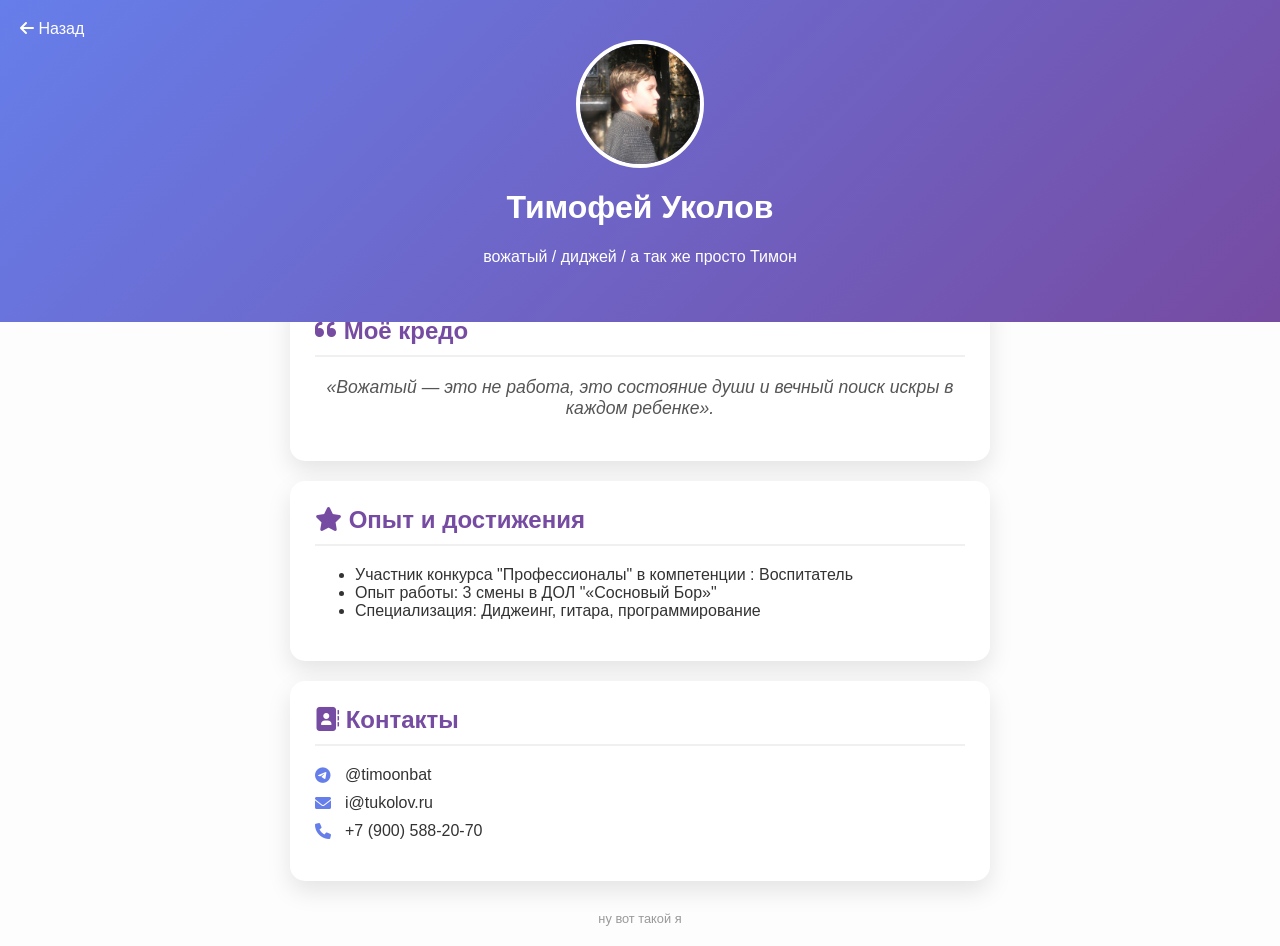
==== about.html @ ed02e26b "Add files via upload" ====
<!DOCTYPE html>
<html lang="ru">
<head>
    <meta charset="UTF-8">
    <meta name="viewport" content="width=device-width, initial-scale=1.0">
    <title>Обо мне - Вожатский чемоданчик</title>
    <link rel="stylesheet" href="https://cdnjs.cloudflare.com/ajax/libs/font-awesome/6.0.0/css/all.min.css">
    <style>
        body { font-family: 'Segoe UI', sans-serif; margin: 0; background: #fdfdfd; color: #333; }
        header { 
            background: linear-gradient(135deg, #667eea 0%, #764ba2 100%); 
            color: white; padding: 40px 20px; text-align: center; position: relative; 
        }
        .back-btn { position: absolute; left: 20px; top: 20px; color: white; text-decoration: none; }
        
      
.profile-img {
    width: 120px; height: 120px;
    border-radius: 50%; border: 4px solid white;
    background: #eee; margin: 0 auto 15px;
    display: flex; align-items: center; justify-content: center;
    font-size: 3rem; color: #764ba2;
    overflow: hidden; 
}


.profile-img img {
    width: 100%;       /* Фото займет всю ширину круга */
    height: 100%;      /* Фото займет всю высоту круга */
    object-fit: cover; /* Свойство, чтобы фото не сплющилось, а красиво обрезалось по центру */
}

        .container { max-width: 700px; margin: -30px auto 30px; padding: 0 15px; }
        .info-card { 
            background: white; padding: 25px; border-radius: 15px; 
            box-shadow: 0 10px 25px rgba(0,0,0,0.1); margin-bottom: 20px; 
        }
        
        h2 { color: #764ba2; border-bottom: 2px solid #f0f0f0; padding-bottom: 10px; margin-top: 0; }
        .credo { font-style: italic; font-size: 1.1rem; text-align: center; color: #555; }
        
        .contact-list { list-style: none; padding: 0; }
        .contact-list li { margin: 10px 0; display: flex; align-items: center; gap: 10px; }
        .contact-list i { color: #667eea; width: 20px; }
    </style>
</head>
<body>

    <header>
        <a href="index.html" class="back-btn"><i class="fas fa-arrow-left"></i> Назад</a>
        <div class="profile-img">
    <img src="my_photo.jpg" alt="Уколов Тимофей"> 
</div>
<h1>Тимофей Уколов</h1>
        <p>вожатый / диджей / а так же просто Тимон</p>
    </header>

    <main class="container">
        
        <div class="info-card">
            <h2><i class="fas fa-quote-left"></i> Моё кредо</h2>
            <p class="credo">«Вожатый — это не работа, это состояние души и вечный поиск искры в каждом ребенке».</p>
        </div>

        <div class="info-card">
            <h2><i class="fas fa-star"></i> Опыт и достижения</h2>
            <ul>
                <li>Участник конкурса "Профессионалы" в компетенции : Воспитатель</li>
                <li>Опыт работы:  3 смены в ДОЛ "«Сосновый Бор»"</li>
                <li>Специализация: Диджеинг, гитара, программирование</li>
            </ul>
        </div>

        <div class="info-card">
            <h2><i class="fas fa-address-book"></i> Контакты</h2>
            <ul class="contact-list">
                <li><i class="fab fa-telegram"></i> @timoonbat</li>
                <li><i class="fas fa-envelope"></i> i@tukolov.ru</li>
                <li><i class="fas fa-phone"></i> +7 (900) 588-20-70</li>
            </ul>
        </div>

    </main>

    <footer style="text-align: center; color: #999; font-size: 0.8rem; padding-bottom: 20px;">
        ну вот такой я 
    </footer>

</body>
</html>
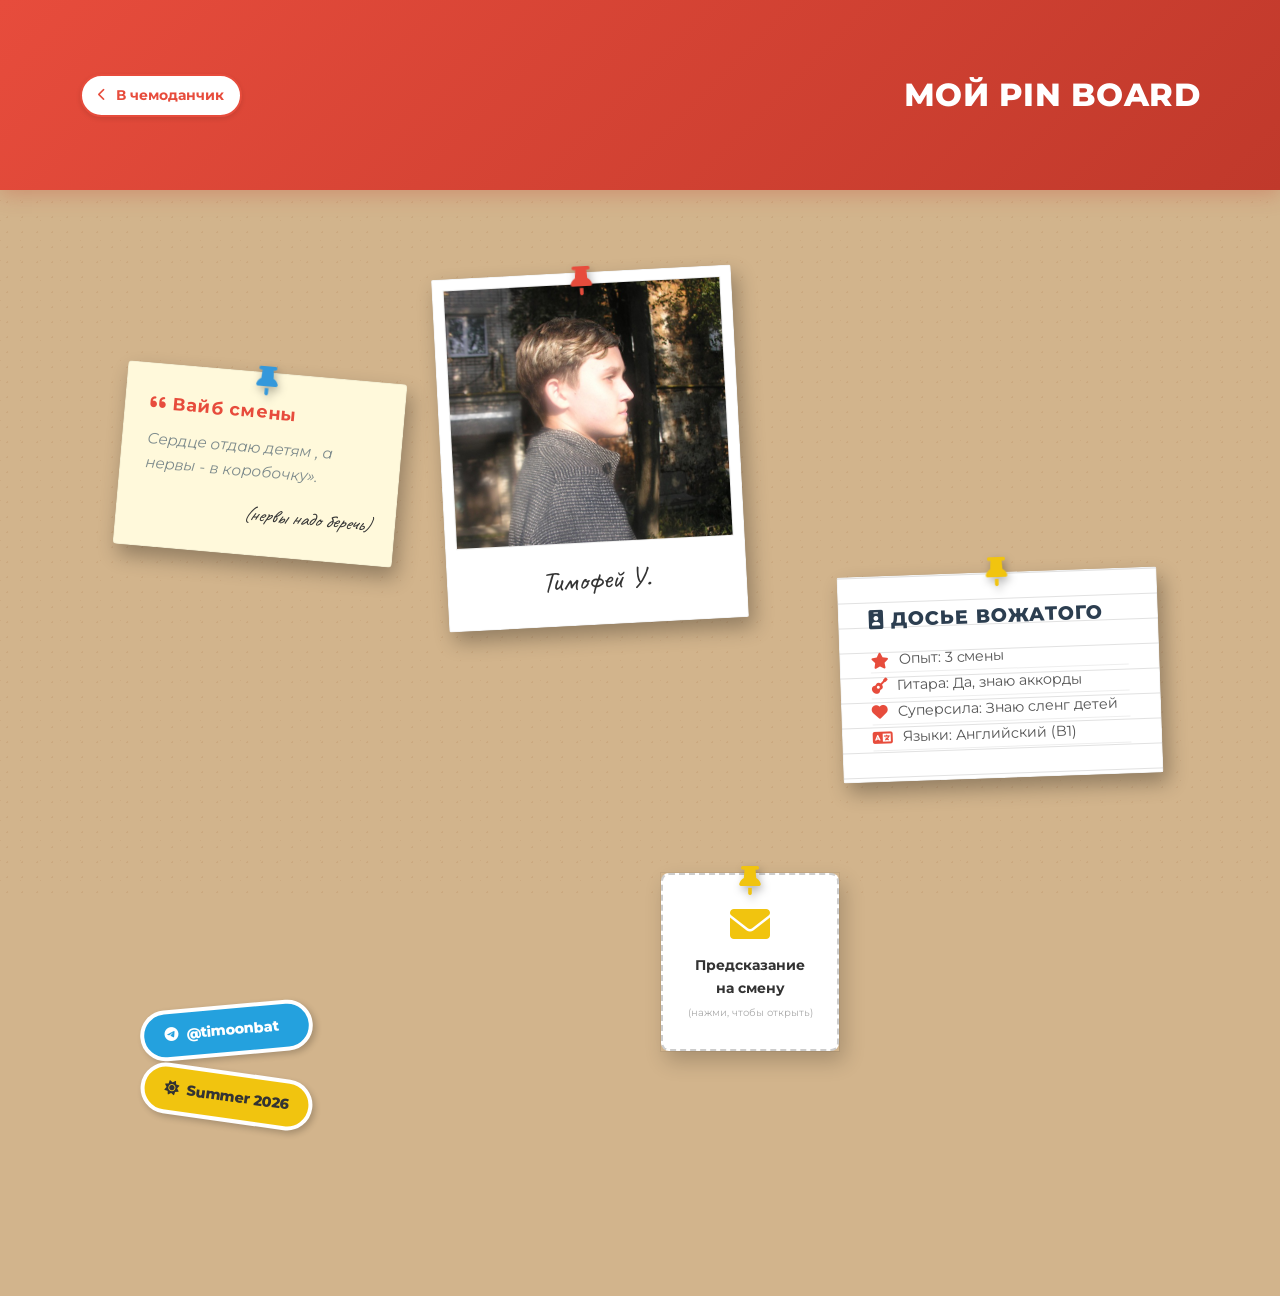
==== commit 0ba8357f: "Update about.html" ====
--- a/about.html
+++ b/about.html
@@ -3,88 +3,483 @@
 <head>
     <meta charset="UTF-8">
     <meta name="viewport" content="width=device-width, initial-scale=1.0">
-    <title>Обо мне - Вожатский чемоданчик</title>
+    <title>Тимофей У. | Pin Board</title>
+    <link href="https://fonts.googleapis.com/css2?family=Montserrat:wght@400;700;800&family=Caveat:wght@600&display=swap" rel="stylesheet">
     <link rel="stylesheet" href="https://cdnjs.cloudflare.com/ajax/libs/font-awesome/6.0.0/css/all.min.css">
+    <link rel="stylesheet" href="style.css">
     <style>
-        body { font-family: 'Segoe UI', sans-serif; margin: 0; background: #fdfdfd; color: #333; }
-        header { 
-            background: linear-gradient(135deg, #667eea 0%, #764ba2 100%); 
-            color: white; padding: 40px 20px; text-align: center; position: relative; 
-        }
-        .back-btn { position: absolute; left: 20px; top: 20px; color: white; text-decoration: none; }
-        
-      
-.profile-img {
-    width: 120px; height: 120px;
-    border-radius: 50%; border: 4px solid white;
-    background: #eee; margin: 0 auto 15px;
-    display: flex; align-items: center; justify-content: center;
-    font-size: 3rem; color: #764ba2;
-    overflow: hidden; 
-}
-
-
-.profile-img img {
-    width: 100%;       /* Фото займет всю ширину круга */
-    height: 100%;      /* Фото займет всю высоту круга */
-    object-fit: cover; /* Свойство, чтобы фото не сплющилось, а красиво обрезалось по центру */
-}
-
-        .container { max-width: 700px; margin: -30px auto 30px; padding: 0 15px; }
-        .info-card { 
-            background: white; padding: 25px; border-radius: 15px; 
-            box-shadow: 0 10px 25px rgba(0,0,0,0.1); margin-bottom: 20px; 
-        }
-        
-        h2 { color: #764ba2; border-bottom: 2px solid #f0f0f0; padding-bottom: 10px; margin-top: 0; }
-        .credo { font-style: italic; font-size: 1.1rem; text-align: center; color: #555; }
-        
-        .contact-list { list-style: none; padding: 0; }
-        .contact-list li { margin: 10px 0; display: flex; align-items: center; gap: 10px; }
-        .contact-list i { color: #667eea; width: 20px; }
+        /* --- ГЛОБАЛЬНЫЕ НАСТРОЙКИ PIN BOARD --- */
+
+/* Фон - Пробковая доска */
+.pin-board-body {
+    background-color: #d2b48c; /* Цвет пробки по умолчанию */
+    /* ЗАМЕНИ НА СВОЮ КАРТИНКУ: */
+    /* background-image: url('img/cork-bg.jpg'); */
+    
+    /* CSS-генератор текстуры пробки (если нет картинки) */
+    background-image: 
+        radial-gradient(circle at 50% 50%, rgba(139, 69, 19, 0.1) 1px, transparent 1px),
+        radial-gradient(circle at 0% 0%, rgba(160, 82, 45, 0.1) 1px, transparent 1px);
+    background-size: 15px 15px, 20px 20px;
+    
+    margin: 0;
+    min-height: 100vh;
+    font-family: 'Montserrat', sans-serif;
+    overflow-x: hidden;
+    color: #333;
+}
+
+/* Обертка для карточек */
+.pin-board-container {
+    position: relative;
+    width: 100%;
+    max-width: 1200px;
+    margin: 0 auto;
+    height: 1000px; /* Фиксированная высота для раскидывания */
+    padding: 20px;
+    box-sizing: border-box;
+}
+
+/* --- ОБЩИЕ СТИЛИ ЭЛЕМЕНТОВ НА ДОСКЕ --- */
+
+/* Базовый класс для всего, что приколото */
+.pin-item {
+    position: absolute;
+    box-shadow: 5px 10px 20px rgba(0,0,0,0.3); /* Глубокая тень для 3D */
+    transition: transform 0.3s ease, box-shadow 0.3s ease;
+    border: 1px solid rgba(0,0,0,0.05);
+}
+
+/* Эффект при наведении - карточка "всплывает" */
+.pin-item:hover {
+    transform: scale(1.05) rotate(0deg) !important;
+    box-shadow: 10px 20px 40px rgba(0,0,0,0.4);
+    z-index: 200 !important; /* Всегда сверху при наведении */
+}
+
+/* Канцелярская кнопка */
+.thumbtack {
+    position: absolute;
+    top: -15px;
+    left: 50%;
+    transform: translateX(-50%);
+    font-size: 1.8rem;
+    filter: drop-shadow(2px 4px 4px rgba(0,0,0,0.3));
+    z-index: 10;
+    cursor: pointer;
+}
+
+/* Цвета кнопок */
+.red-pin i { color: #e74c3c; }
+.blue-pin i { color: #3498db; }
+.yellow-pin i { color: #f1c40f; }
+.green-pin i { color: #2ecc71; }
+
+/* --- ТИПЫ КАРТОЧЕК --- */
+
+/* 1. Polaroid */
+.polaroid {
+    background: #ffffff;
+    padding: 10px 10px 30px 10px;
+    border-radius: 2px;
+    width: 250px;
+}
+
+.polaroid img {
+    width: 100%;
+    height: 180px;
+    object-fit: cover;
+    border: 1px solid #eee;
+}
+
+.polaroid .caption {
+    font-family: 'Caveat', cursive;
+    font-size: 1.8rem;
+    color: #333;
+    text-align: center;
+    margin: 15px 0 0 0;
+    line-height: 1;
+}
+
+/* 2. Клочок бумаги (Статус) */
+.paper-note {
+    background: #fff9db; /* Желтая бумага */
+    padding: 25px;
+    border-radius: 4px;
+    width: 280px;
+    font-family: 'Montserrat', sans-serif;
+}
+
+.paper-note h3 {
+    font-size: 1.1rem;
+    color: #e74c3c;
+    margin: 0 0 10px 0;
+}
+
+.paper-note p {
+    font-style: italic;
+    color: #7f8c8d;
+    font-size: 0.95rem;
+    margin: 0;
+}
+
+.paper-note .date {
+    font-family: 'Caveat', cursive;
+    text-align: right;
+    color: #333;
+    margin-top: 15px;
+    font-size: 1.2rem;
+}
+
+/* 3. Лист из блокнота (Досье) */
+.notebook-page {
+    background: #ffffff;
+    background-image: linear-gradient(#e1e1e1 1px, transparent 1px);
+    background-size: 100% 25px; /* Полоски */
+    padding: 30px;
+    border-radius: 2px;
+    width: 320px;
+    line-height: 25px; /* Совпадает с полосками */
+}
+
+.notebook-page h3 {
+    font-size: 1.2rem;
+    font-weight: 800;
+    margin: 0 0 15px 0;
+    color: #2c3e50;
+    text-transform: uppercase;
+    letter-spacing: 1px;
+}
+
+.notebook-page ul {
+    list-style: none;
+    padding: 0;
+    margin: 0;
+}
+
+.notebook-page li {
+    display: flex;
+    align-items: center;
+    gap: 10px;
+    font-size: 0.9rem;
+    color: #555;
+    border-bottom: 1px solid #eee; /* Линия подчеркивания */
+}
+
+.notebook-page li i {
+    color: #e74c3c;
+    font-size: 1rem;
+}
+
+/* --- ПОЗИЦИОНИРОВАНИЕ (Магия раскидывания) --- */
+
+.main-photo {
+    top: 50px;
+    left: 400px;
+    transform: rotate(-3deg);
+    width: 300px;
+    z-index: 10;
+}
+.main-photo img { height: 260px; }
+
+.status-note {
+    top: 150px;
+    left: 80px;
+    transform: rotate(5deg);
+    z-index: 20;
+}
+
+.dossier-note {
+    top: 350px;
+    right: 80px;
+    transform: rotate(-2deg);
+    z-index: 100; /* Досье всегда сверху */
+}
+
+.detail-photo {
+    top: 550px;
+    left: 250px;
+    transform: rotate(4deg);
+    width: 200px;
+    z-index: 5;
+}
+
+/* --- СТИКЕРЫ (Без кнопок) --- */
+
+.stickers-group {
+    position: absolute;
+    bottom: 100px;
+    left: 100px;
+    display: flex;
+    flex-direction: column;
+    gap: 15px;
+    z-index: 50;
+}
+
+.sticker {
+    background: #fff;
+    padding: 10px 20px;
+    border-radius: 50px;
+    border: 4px solid #fff; /* Белый контур */
+    box-shadow: 3px 3px 6px rgba(0,0,0,0.2);
+    font-family: 'Montserrat', sans-serif;
+    font-weight: 800;
+    font-size: 0.9rem;
+    color: #fff;
+    text-decoration: none;
+    display: flex;
+    align-items: center;
+    gap: 8px;
+    transition: 0.3s;
+}
+
+.tg-sticker { background: #24A1DE; transform: rotate(-5deg); }
+.sun-vibe-sticker { background: #f1c40f; color: #333; transform: rotate(8deg); }
+
+.sticker:hover { transform: scale(1.1) rotate(0deg); }
+
+/* --- АДАПТИВНОСТЬ (Для мобилок) --- */
+
+@media (max-width: 900px) {
+    .pin-board-container {
+        display: flex;
+        flex-direction: column;
+        align-items: center;
+        gap: 30px;
+        height: auto; /* Отменяем фиксированную высоту */
+        padding: 20px;
+    }
+    
+    .pin-item, .stickers-group {
+        position: relative; /* Отменяем абсолют */
+        top: 0 !important; left: 0 !important; right: 0 !important;
+        transform: rotate(0deg) !important;
+        width: 100%;
+        max-width: 350px;
+    }
+    
+    .main-photo { width: 100%; }
+    .thumbtack { font-size: 1.5rem; top: -10px; }
+}
+/* --- СТИЛИЗАЦИЯ КНОПКИ НАЗАД --- */
+
+.header-content {
+    display: flex;
+    align-items: center;
+    justify-content: space-between;
+    padding: 0 40px; /* Отступы от краев шапки */
+    max-width: 1200px;
+    margin: 0 auto;
+}
+
+.back-link {
+    text-decoration: none;
+    display: flex;
+    align-items: center;
+    gap: 10px;
+    padding: 8px 16px;
+    background: #ffffff;
+    color: #e74c3c; /* Твой фирменный красный */
+    border: 2px solid #e74c3c; /* Та самая потерянная обводочка */
+    border-radius: 50px; /* Скругленная кнопка-капсула */
+    font-family: 'Montserrat', sans-serif;
+    font-weight: 700;
+    font-size: 0.9rem;
+    transition: all 0.3s ease;
+    box-shadow: 0 2px 5px rgba(0,0,0,0.1);
+}
+
+.back-link i {
+    font-size: 0.8rem;
+}
+
+/* Эффект при наведении */
+.back-link:hover {
+    background: #e74c3c;
+    color: #ffffff;
+    transform: translateX(-5px); /* Небольшой сдвиг влево */
+    box-shadow: 0 4px 10px rgba(231, 76, 60, 0.3);
+}
+
+/* Чтобы заголовок не наезжал на кнопку на маленьких экранах */
+@media (max-width: 600px) {
+    .header-content {
+        padding: 0 15px;
+        flex-direction: row; /* Оставляем в ряд */
+    }
+    
+    .back-link span {
+        display: none; /* На телефонах оставляем только стрелочку, чтобы не теснить заголовок */
+    }
+    
+    .back-link {
+        padding: 8px 12px;
+    }
+}
+/* --- ГАДАЛКА: СТИЛИ И АНИМАЦИЯ --- */
+
+.fortune-card {
+    top: 650px;
+    right: 400px;
+    width: 180px;
+    height: 180px;
+    perspective: 1000px; /* Глубина для 3D */
+    cursor: pointer;
+    background: transparent !important;
+    box-shadow: none !important;
+}
+
+.fortune-inner {
+    position: relative;
+    width: 100%;
+    height: 100%;
+    text-align: center;
+    transition: transform 0.6s;
+    transform-style: preserve-3d;
+    box-shadow: 5px 10px 20px rgba(0,0,0,0.2);
+}
+
+/* Класс, который будет добавлять JS при клике */
+.fortune-inner.is-flipped {
+    transform: rotateY(180deg);
+}
+
+.fortune-front, .fortune-back {
+    position: absolute;
+    width: 100%;
+    height: 100%;
+    backface-visibility: hidden; /* Скрывает заднюю сторону при повороте */
+    display: flex;
+    flex-direction: column;
+    align-items: center;
+    justify-content: center;
+    border-radius: 8px;
+    padding: 15px;
+    box-sizing: border-box;
+}
+
+/* Лицевая сторона (Конверт) */
+.fortune-front {
+    background: #ffffff;
+    border: 2px dashed #ccc;
+}
+
+.fortune-front i { font-size: 2.5rem; color: #f1c40f; margin-bottom: 10px; }
+.fortune-front p { font-family: 'Montserrat', sans-serif; font-weight: 700; font-size: 0.9rem; margin: 0; }
+.fortune-front span { font-size: 0.6rem; color: #aaa; margin-top: 5px; }
+
+/* Обратная сторона (Предсказание) */
+.fortune-back {
+    background: #fff9db;
+    transform: rotateY(180deg);
+    border: 2px solid #f1c40f;
+}
+
+.fortune-back p {
+    font-family: 'Caveat', cursive;
+    font-size: 1.3rem;
+    font-weight: 700;
+    color: #2d3436;
+}
+
+.fortune-back i { color: #f1c40f; opacity: 0.5; margin-top: 10px; }
     </style>
 </head>
-<body>
-
-    <header>
-        <a href="index.html" class="back-btn"><i class="fas fa-arrow-left"></i> Назад</a>
-        <div class="profile-img">
-    <img src="my_photo.jpg" alt="Уколов Тимофей"> 
+<body class="pin-board-body">
+
+    <div class="fireflies"></div> 
+
+   <header class="memory-header">
+    <div class="header-content">
+        <a href="index.html" class="back-link">
+            <i class="fas fa-chevron-left"></i> 
+            <span>В чемоданчик</span>
+        </a>
+        <h1 class="header-title">Мой Pin Board</h1>
+    </div>
+</header>
+
+    <main class="container pin-board-container">
+        
+        <div class="pin-item polaroid main-photo">
+            <div class="thumbtack red-pin"><i class="fas fa-thumbtack"></i></div>
+            <img src="my_photo.jpg" alt="Тимофей">
+            <p class="caption">Тимофей У.</p>
+        </div>
+
+        <div class="pin-item paper-note status-note">
+            <div class="thumbtack blue-pin"><i class="fas fa-thumbtack"></i></div>
+            <h3><i class="fas fa-quote-left"></i> Вайб смены</h3>
+            <p>Сердце отдаю детям , а нервы - в коробочку».</p>
+            <p class="date">(нервы надо беречь)</p>
+        </div>
+<div class="pin-item fortune-card" onclick="flipFortune()">
+    <div class="thumbtack yellow-pin"><i class="fas fa-thumbtack"></i></div>
+    <div class="fortune-inner" id="fortune-inner">
+        <div class="fortune-front">
+            <i class="fas fa-envelope"></i>
+            <p>Предсказание <br>на смену</p>
+            <span>(нажми, чтобы открыть)</span>
+        </div>
+        <div class="fortune-back">
+            <p id="fortune-text">Загрузка...</p>
+            <i class="fas fa-magic"></i>
+        </div>
+    </div>
 </div>
-<h1>Тимофей Уколов</h1>
-        <p>вожатый / диджей / а так же просто Тимон</p>
-    </header>
-
-    <main class="container">
-        
-        <div class="info-card">
-            <h2><i class="fas fa-quote-left"></i> Моё кредо</h2>
-            <p class="credo">«Вожатый — это не работа, это состояние души и вечный поиск искры в каждом ребенке».</p>
-        </div>
-
-        <div class="info-card">
-            <h2><i class="fas fa-star"></i> Опыт и достижения</h2>
+        <div class="pin-item notebook-page dossier-note">
+            <div class="thumbtack yellow-pin"><i class="fas fa-thumbtack"></i></div>
+            <h3><i class="fas fa-id-badge"></i> Досье вожатого</h3>
             <ul>
-                <li>Участник конкурса "Профессионалы" в компетенции : Воспитатель</li>
-                <li>Опыт работы:  3 смены в ДОЛ "«Сосновый Бор»"</li>
-                <li>Специализация: Диджеинг, гитара, программирование</li>
+                <li><i class="fas fa-star"></i> Опыт: 3 смены</li>
+                <li><i class="fas fa-guitar"></i> Гитара: Да, знаю аккорды</li>
+                <li><i class="fas fa-heart"></i> Суперсила: Знаю сленг детей</li>
+                <li><i class="fas fa-language"></i> Языки: Английский (B1)</li>
             </ul>
         </div>
 
-        <div class="info-card">
-            <h2><i class="fas fa-address-book"></i> Контакты</h2>
-            <ul class="contact-list">
-                <li><i class="fab fa-telegram"></i> @timoonbat</li>
-                <li><i class="fas fa-envelope"></i> i@tukolov.ru</li>
-                <li><i class="fas fa-phone"></i> +7 (900) 588-20-70</li>
-            </ul>
-        </div>
+        <div class="stickers-group">
+            <a href="https://t.me/timoonbat" class="sticker tg-sticker" target="_blank">
+                <i class="fab fa-telegram-plane"></i> @timoonbat
+            </a>
+            <div class="sticker sun-vibe-sticker">
+                <i class="fas fa-sun fa-spin"></i> Summer 2026
+            </div>
+        </div>
+
+    
 
     </main>
 
-    <footer style="text-align: center; color: #999; font-size: 0.8rem; padding-bottom: 20px;">
-        ну вот такой я 
+    <footer class="pin-footer">
+        <p></p>
     </footer>
 
+    <script>
+        const fortunes = [
+    "Сегодня тихий час будет реально тихим!",
+    "Кто-то из детей подарит тебе фенечку.",
+    "На полдник дадут твою любимую булочку.",
+    "Твой отряд выиграет в вечернем шоу!",
+    "Запасись терпением, сегодня день самоуправления.",
+    "Вечером будет самая душевная свечка.",
+    "Твои нервы сегодня — кремень!",
+    "Сегодня ты услышишь: 'Ты лучший вожатый!'"
+];
+
+function flipFortune() {
+    const inner = document.getElementById('fortune-inner');
+    const textElement = document.getElementById('fortune-text');
+    
+    // Если карточка еще не перевернута, выбираем новую фразу
+    if (!inner.classList.contains('is-flipped')) {
+        const randomFortune = fortunes[Math.floor(Math.random() * fortunes.length)];
+        textElement.innerText = randomFortune;
+    }
+    
+    // Переворачиваем
+    inner.classList.toggle('is-flipped');
+}
+    </script>
 </body>
-</html>+</html>
--- a/style.css
+++ b/style.css
@@ -0,0 +1,270 @@
+/* --- Основные переменные и сброс настроек --- */
+:root {
+    --primary-red: #e74c3c;
+    --dark-red: #c0392b;
+    --bg-light: #f8f9fa;
+    --text-main: #2c3e50;
+    --white: #ffffff;
+    --shadow: 0 4px 15px rgba(0,0,0,0.1);
+}
+
+* {
+    box-sizing: border-box;
+}
+
+body {
+    margin: 0;
+    /* Фон слоновой кости / старой бумаги */
+    background-color: #fdf6e3; 
+    /* Точечный узор Bullet Journal */
+    background-image: radial-gradient(#d1d1d1 1px, transparent 1px);
+    background-size: 20px 20px;
+    background-attachment: fixed;
+    font-family: 'Montserrat', sans-serif;
+    line-height: 1.6;
+    color: var(--text-main);
+}
+
+/* Теперь заголовки используют тот же шрифт, что и весь сайт */
+h1, h2, h3, .card h3 {
+    font-family: 'Montserrat', sans-serif; /* Убрали Comfortaa */
+    font-weight: 700; /* Оставляем жирным для акцента */
+    letter-spacing: 0.5px; /* Немного раздвинем буквы для солидности */
+    text-transform: none; /* Если хочешь все заглавными, напиши uppercase */
+}
+
+/* На всякий случай обновим и шапку, чтобы там тоже был Montserrat */
+header h1 {
+    font-family: 'Montserrat', sans-serif;
+    font-weight: 800; /* Сделаем чуть жирнее основного текста */
+    text-transform: uppercase; /* В заголовке будет смотреться мощно */
+}
+
+/* --- Шапка сайта (Header) --- */
+header {
+    background: linear-gradient(135deg, var(--primary-red), var(--dark-red));
+    color: white;
+    text-align: center;
+    padding: 3rem 1rem;
+    box-shadow: 0 4px 20px rgba(192, 57, 43, 0.3);
+    position: relative;
+    margin-bottom: 2rem;
+}
+
+
+header p {
+    margin: 0.5rem 0 0;
+    opacity: 0.9;
+    font-weight: 300;
+}
+
+/* --- Навигация и Контейнер --- */
+.back-btn {
+    position: absolute;
+    top: 20px;
+    left: 20px;
+    color: white;
+    text-decoration: none;
+    font-weight: bold;
+    background: rgba(0, 0, 0, 0.2);
+    padding: 10px 18px;
+    border-radius: 25px;
+    transition: all 0.3s ease;
+    font-size: 0.85rem;
+    display: flex;
+    align-items: center;
+    gap: 8px;
+    z-index: 10;
+}
+
+.back-btn:hover {
+    background: rgba(0, 0, 0, 0.4);
+    transform: translateX(-5px);
+}
+
+.container {
+    max-width: 1100px;
+    margin: 0 auto;
+    padding: 0 20px 40px;
+}
+
+/* --- Главное меню (Карточки) --- */
+.grid-menu {
+    display: grid;
+    grid-template-columns: repeat(auto-fit, minmax(280px, 1fr));
+    gap: 20px;
+}
+
+.card {
+    text-decoration: none;
+    background: var(--white);
+    padding: 30px 20px;
+    border-radius: 20px;
+    text-align: center;
+    transition: all 0.3s cubic-bezier(0.25, 0.8, 0.25, 1);
+    display: flex;
+    flex-direction: column;
+    align-items: center;
+    box-shadow: var(--shadow);
+    border: 1px solid rgba(0,0,0,0.05);
+}
+
+.card:hover {
+    transform: translateY(-8px);
+    box-shadow: 0 15px 30px rgba(0,0,0,0.15);
+}
+
+.card i {
+    font-size: 2.8rem;
+    margin-bottom: 15px;
+}
+
+.card h3 {
+    margin: 10px 0 0;
+    font-size: 1.15rem;
+    color: #34495e;
+}
+
+/* Цвета карточек */
+.card-red i { color: #e74c3c; }
+.card-blue i { color: #3498db; }
+.card-green i { color: #2ecc71; }
+.card-orange i { color: #f39c12; }
+.card-purple i { color: #9b59b6; }
+.card-yellow i { color: #f1c40f; }
+.card-teal i { color: #1abc9c; }
+.card-cyan { border-bottom: 5px solid #00bcd4; }
+.card-cyan i { color: #00bcd4; }
+
+/* --- Контентные страницы --- */
+.content-page {
+    background: var(--white);
+    padding: 40px;
+    border-radius: 25px;
+    box-shadow: var(--shadow);
+}
+
+.safety-section {
+    margin-bottom: 25px;
+    padding: 20px;
+    border-radius: 15px;
+    border-left: 5px solid var(--primary-red);
+    background: #fffafa;
+}
+
+/* --- Стили для таблицы ЧТП --- */
+.table-responsive {
+    overflow-x: auto;
+    margin-top: 20px;
+    border-radius: 15px;
+    box-shadow: 0 5px 15px rgba(0,0,0,0.05);
+}
+
+.chtp-table {
+    width: 100%;
+    border-collapse: collapse;
+    background: var(--white);
+    min-width: 500px;
+}
+
+.chtp-table th {
+    background: #00bcd4;
+    color: white;
+    padding: 18px;
+    text-align: left;
+    text-transform: uppercase;
+    letter-spacing: 1px;
+}
+
+.chtp-table td {
+    padding: 15px 20px;
+    border-bottom: 1px solid #edf2f7;
+    vertical-align: top;
+}
+
+.group-name {
+    font-weight: 700;
+    color: #00838f;
+    width: 30%;
+    background: #f0fbff;
+    border-right: 2px solid #e0f7fa;
+}
+
+/* --- Крутящийся бейдж и сердце --- */
+.circle-badge {
+    position: fixed;
+    bottom: 20px;
+    right: 20px;
+    width: 110px;
+    height: 110px;
+    display: flex;
+    align-items: center;
+    justify-content: center;
+    z-index: 9999;
+    pointer-events: none;
+}
+
+.circle-badge svg {
+    width: 100%;
+    height: 100%;
+    font-family: 'Montserrat', sans-serif;
+    font-weight: 700;
+    letter-spacing: 3px;
+    fill: #2c3e50;
+    /* Анимация вращения */
+    -webkit-animation: rotateText 10s linear infinite;
+    animation: rotateText 10s linear infinite;
+}
+
+.badge-icon {
+    position: absolute;
+    top: 50%;
+    left: 50%;
+    transform: translate(-50%, -50%);
+    font-size: 1.6rem;
+    color: #e74c3c;
+    z-index: 10;
+    pointer-events: auto; /* Позволяем кликать по сердцу */
+    cursor: pointer;
+    /* Анимация пульсации */
+    animation: pulseHeart 2s infinite ease-in-out;
+}
+
+/* --- Анимации --- */
+@-webkit-keyframes rotateText {
+    from { -webkit-transform: rotate(0deg); }
+    to { -webkit-transform: rotate(360deg); }
+}
+
+@keyframes rotateText {
+    from { transform: rotate(0deg); }
+    to { transform: rotate(360deg); }
+}
+
+@keyframes pulseHeart {
+    0% { transform: translate(-50%, -50%) scale(1); }
+    50% { transform: translate(-50%, -50%) scale(1.2); }
+    100% { transform: translate(-50%, -50%) scale(1); }
+}
+
+/* --- Футер и Адаптивность --- */
+footer {
+    text-align: center;
+    padding: 30px;
+    font-size: 0.9rem;
+    color: #95a5a6;
+}
+
+@media (max-width: 600px) {
+    header { padding: 3rem 1rem 2rem; }
+    header h1 { font-size: 1.5rem; }
+    .content-page { padding: 20px; }
+    .chtp-table th, .chtp-table td {
+        padding: 12px;
+        font-size: 0.85rem;
+    }
+    .circle-badge {
+        width: 90px;
+        height: 90px;
+    }
+}
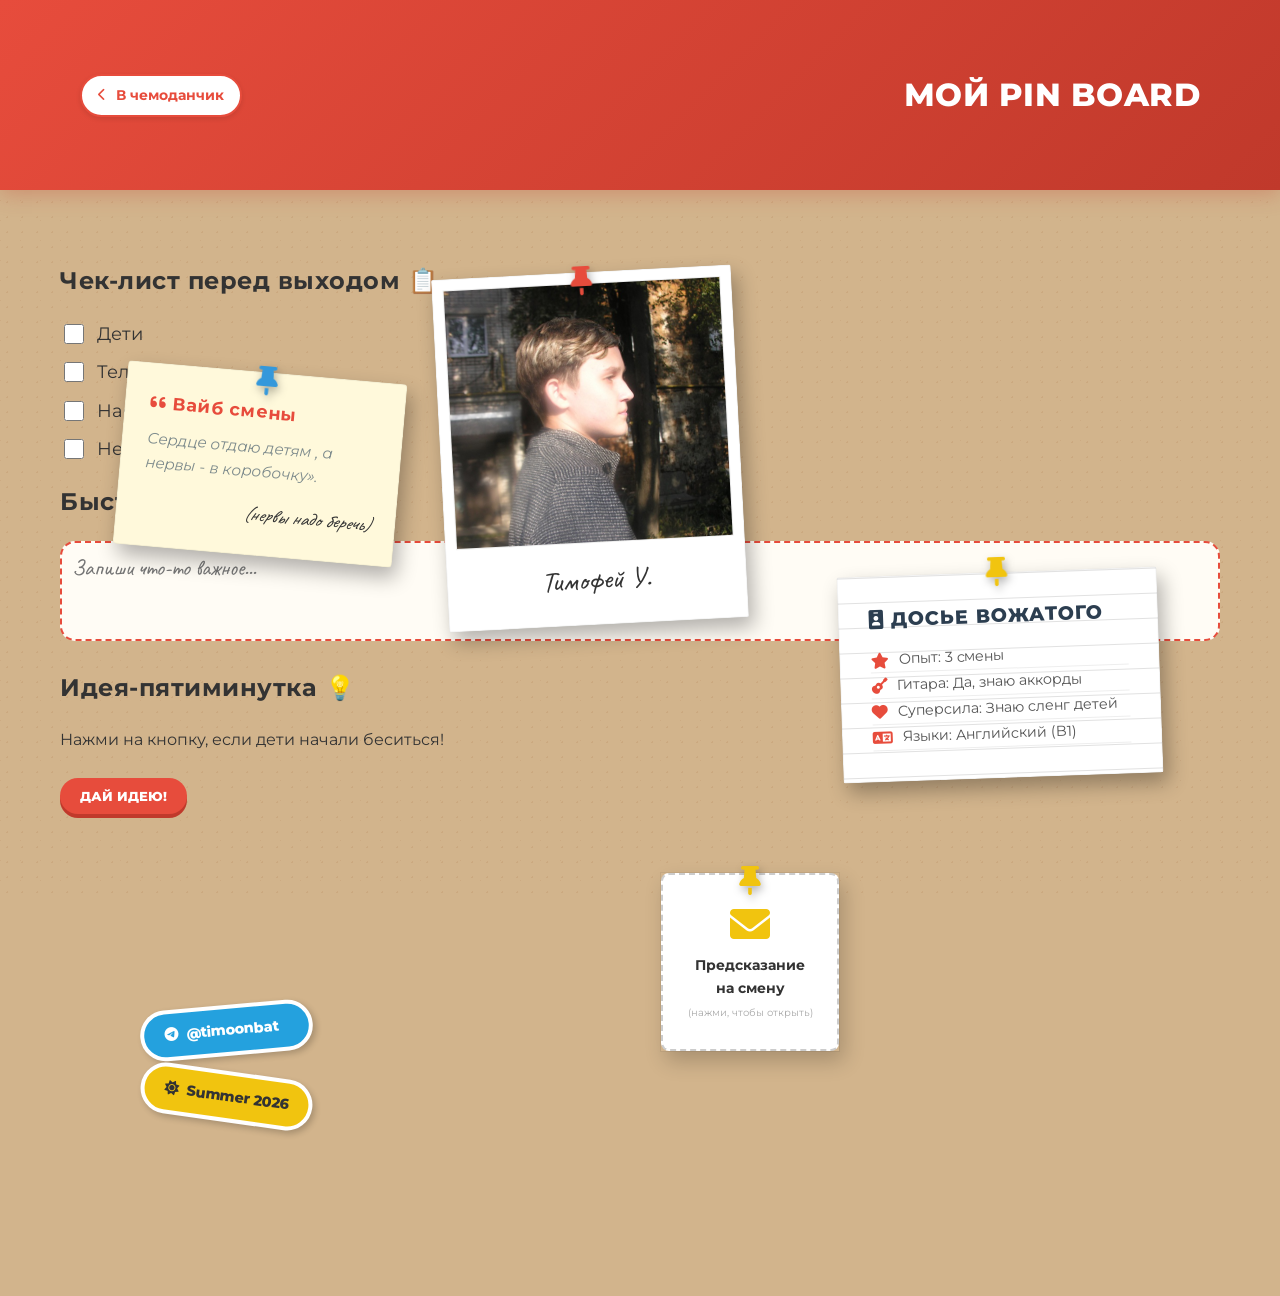
==== commit 177cf169: "Update about.html" ====
--- a/about.html
+++ b/about.html
@@ -382,7 +382,50 @@
     color: #2d3436;
 }
 
-.fortune-back i { color: #f1c40f; opacity: 0.5; margin-top: 10px; }
+.fortune-back i { color: #f1c40f; opacity: 0.5; margin-top: 10px; }
+    /* Стиль для выполненных задач в чек-листе */
+    .todo-item {
+        display: flex;
+        align-items: center;
+        gap: 10px;
+        margin-bottom: 10px;
+        cursor: pointer;
+        font-size: 1.1rem;
+    }
+    .todo-item input[type="checkbox"] {
+        width: 20px;
+        height: 20px;
+        accent-color: #e74c3c;
+    }
+    
+    /* Текстовое поле для быстрых заметок */
+    #quick-note {
+        width: 100%;
+        height: 100px;
+        border: 2px dashed #e74c3c;
+        border-radius: 15px;
+        padding: 10px;
+        font-family: 'Caveat', cursive;
+        font-size: 1.4rem;
+        background: #fffcf5;
+        resize: none;
+        outline: none;
+    }
+
+    /* Кнопка генератора */
+    .magic-btn {
+        background: #e74c3c;
+        color: white;
+        border: none;
+        padding: 10px 20px;
+        border-radius: 50px;
+        font-family: 'Montserrat', sans-serif;
+        font-weight: 800;
+        cursor: pointer;
+        margin-top: 10px;
+        box-shadow: 0 4px 0 #c0392b;
+    }
+    .magic-btn:active { transform: translateY(2px); box-shadow: 0 2px 0 #c0392b; }
     </style>
 </head>
 <body class="pin-board-body">
@@ -437,7 +480,27 @@
                 <li><i class="fas fa-language"></i> Языки: Английский (B1)</li>
             </ul>
         </div>
-
+        
+        <div class="pin-card">
+    <h2>Чек-лист перед выходом 📋</h2>
+    <div class="todo-item"><input type="checkbox"> Дети</div>
+    <div class="todo-item"><input type="checkbox"> Телефон</div>
+    <div class="todo-item"><input type="checkbox"> Настроение</div>
+    <div class="todo-item"><input type="checkbox"> Нервы</div>
+</div>
+
+<div class="pin-card">
+    <h2>Быстрая заметка ✍️</h2>
+    <textarea id="quick-note" placeholder="Запиши что-то важное..."></textarea>
+</div>
+
+<div class="pin-card">
+    <h2>Идея-пятиминутка 💡</h2>
+    <p id="idea-text">Нажми на кнопку, если дети начали беситься!</p>
+    <button class="magic-btn" onclick="generateIdea()">ДАЙ ИДЕЮ!</button>
+</div>
+
+        
         <div class="stickers-group">
             <a href="https://t.me/timoonbat" class="sticker tg-sticker" target="_blank">
                 <i class="fab fa-telegram-plane"></i> @timoonbat
@@ -455,7 +518,25 @@
         <p></p>
     </footer>
 
-    <script>
+    <script>
+    const noteArea = document.getElementById('quick-note');
+    noteArea.value = localStorage.getItem('vozhayNote') || '';
+    noteArea.addEventListener('input', () => {
+        localStorage.setItem('vozhayNote', noteArea.value);
+    });
+
+    // Генератор идей
+    function generateIdea() {
+        const ideas = [
+            "Игра 'Слон': один показывает жест, остальные повторяют задом наперед.",
+            "Игра 'Нос-пол-потолок': путай детей, показывая неправильно.",
+            "Игра 'Ритм': хлопай ритм, отряд должен его синхронно повторить.",
+            "Конкурс на самую тихую походку до столовой.",
+            "Загадай предмет в поле зрения, дети угадывают по 'Да/Нет'."
+        ];
+        const randomIdea = ideas[Math.floor(Math.random() * ideas.length)];
+        document.getElementById('idea-text').innerText = randomIdea;
+    }
         const fortunes = [
     "Сегодня тихий час будет реально тихим!",
     "Кто-то из детей подарит тебе фенечку.",
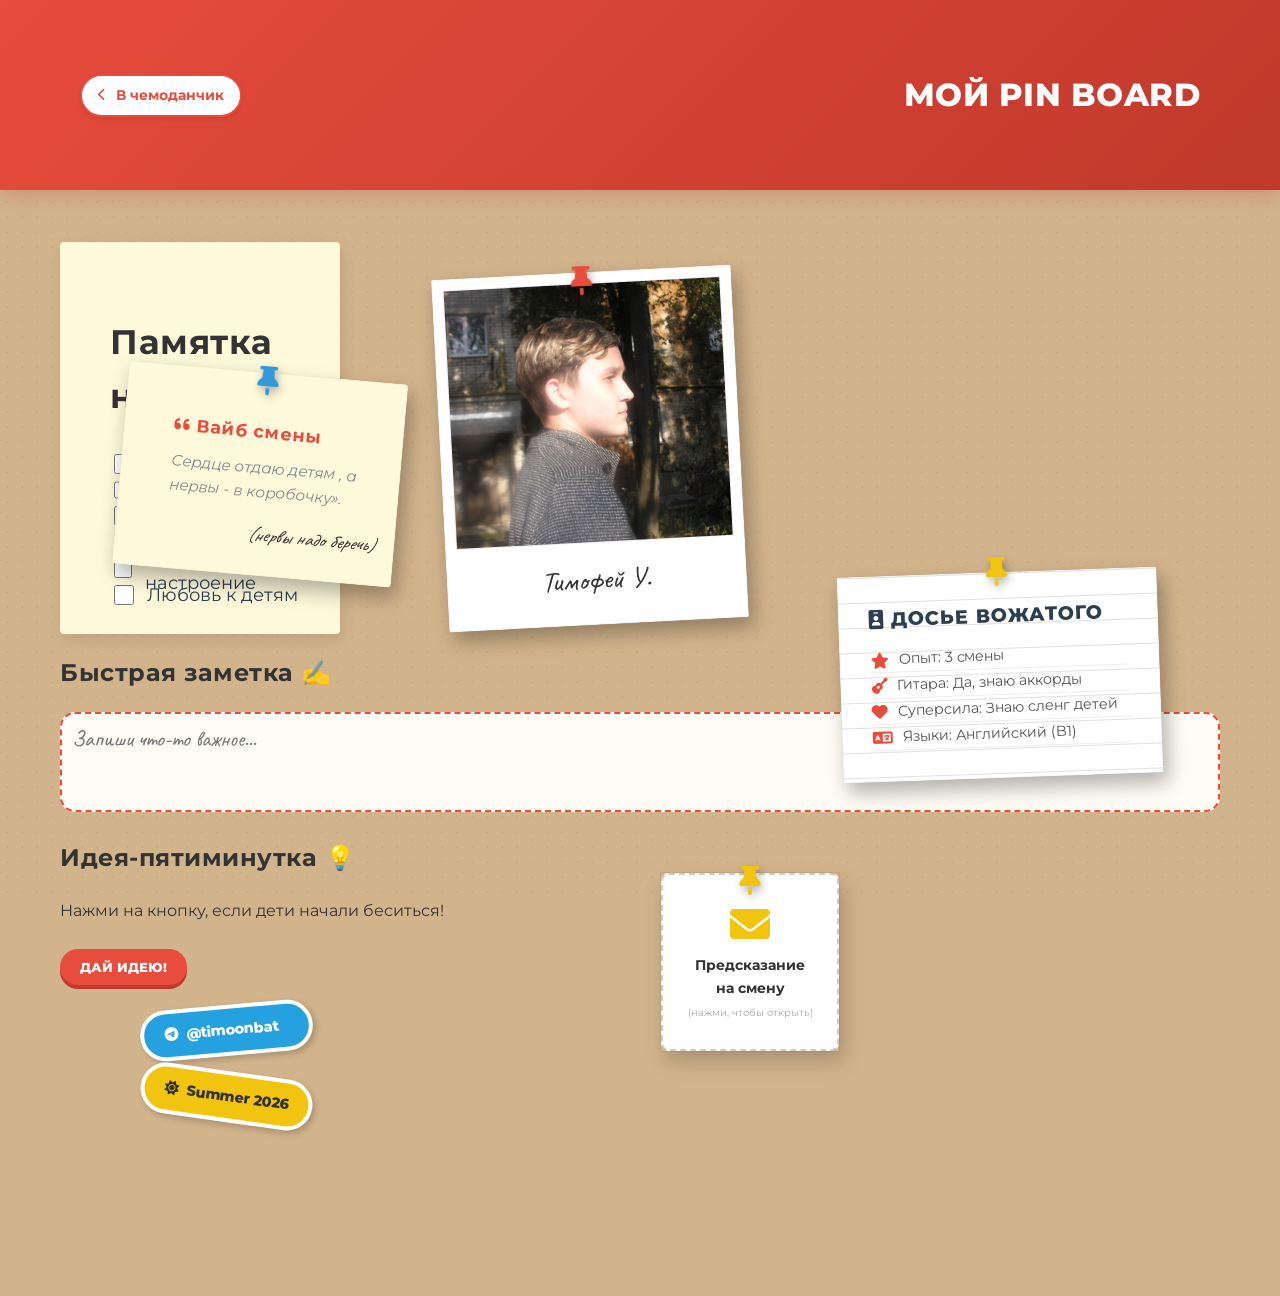
==== commit 71f99a5c: "Update about.html" ====
--- a/about.html
+++ b/about.html
@@ -1,3 +1,4 @@
+
 <!DOCTYPE html>
 <html lang="ru">
 <head>
@@ -9,6 +10,46 @@
     <link rel="stylesheet" href="style.css">
     <style>
         /* --- ГЛОБАЛЬНЫЕ НАСТРОЙКИ PIN BOARD --- */
+/* Фоновый стиль "Листок в линейку" */
+.paper-note {
+    background-color: #fff;
+    /* Рисуем линии: 
+       первая (красная) — это поле, 
+       остальные (серые) — это линейки */
+    background-image: 
+        linear-gradient(90deg, transparent 39px, #f2a1a1 39px, #f2a1a1 41px, transparent 41px),
+        linear-gradient(#e1e1e1 0.1em, transparent 0.1em);
+    background-size: 100% 100%, 100% 1.5em; /* Расстояние между линейками */
+    padding: 45px 20px 25px 50px !important; /* Отступ слева больше, чтобы текст не залез на красную линию */
+    border-radius: 5px; /* У блокнотных листов углы обычно острее */
+    box-shadow: 2px 5px 15px rgba(0,0,0,0.1);
+    font-family: 'Caveat', cursive; /* Рукописный шрифт */
+    font-size: 1.4rem;
+}
+
+/* Стилизуем сами пункты, чтобы они ровно ложились на строчки */
+.todo-item {
+    display: flex;
+    align-items: center;
+    gap: 15px;
+    height: 1.5em; /* Высота должна совпадать с background-size линеек */
+    margin-bottom: 0 !important; 
+    color: #2c3e50;
+}
+
+/* Делаем чекбоксы симпатичнее */
+.todo-item input[type="checkbox"] {
+    cursor: pointer;
+    width: 18px;
+    height: 18px;
+    accent-color: #e74c3c;
+}
+
+/* Эффект зачеркивания при нажатии */
+.todo-item input:checked + span {
+    text-decoration: line-through;
+    opacity: 0.5;
+}
 
 /* Фон - Пробковая доска */
 .pin-board-body {
@@ -481,13 +522,28 @@
             </ul>
         </div>
         
-        <div class="pin-card">
-    <h2>Чек-лист перед выходом 📋</h2>
-    <div class="todo-item"><input type="checkbox"> Дети</div>
-    <div class="todo-item"><input type="checkbox"> Телефон</div>
-    <div class="todo-item"><input type="checkbox"> Настроение</div>
-    <div class="todo-item"><input type="checkbox"> Нервы</div>
+      <div class="pin-card paper-note">
+    <h2>Памятка на выход:</h2>
+    <label class="todo-item">
+        <input type="checkbox"> <span>Списки отряда</span>
+    </label>
+    <label class="todo-item">
+        <input type="checkbox"> <span>Заряженный телефон</span>
+    </label>
+    <label class="todo-item">
+        <input type="checkbox"> <span>Питьевая вода</span>
+    </label>
+    <label class="todo-item">
+        <input type="checkbox"> <span>Головные уборы</span>
+    </label>
+    <label class="todo-item">
+        <input type="checkbox"> <span>Хорошее настроение</span>
+    </label>
+     <label class="todo-item">
+        <input type="checkbox"> <span>Любовь к детям</span>
+    </label>
 </div>
+
 
 <div class="pin-card">
     <h2>Быстрая заметка ✍️</h2>
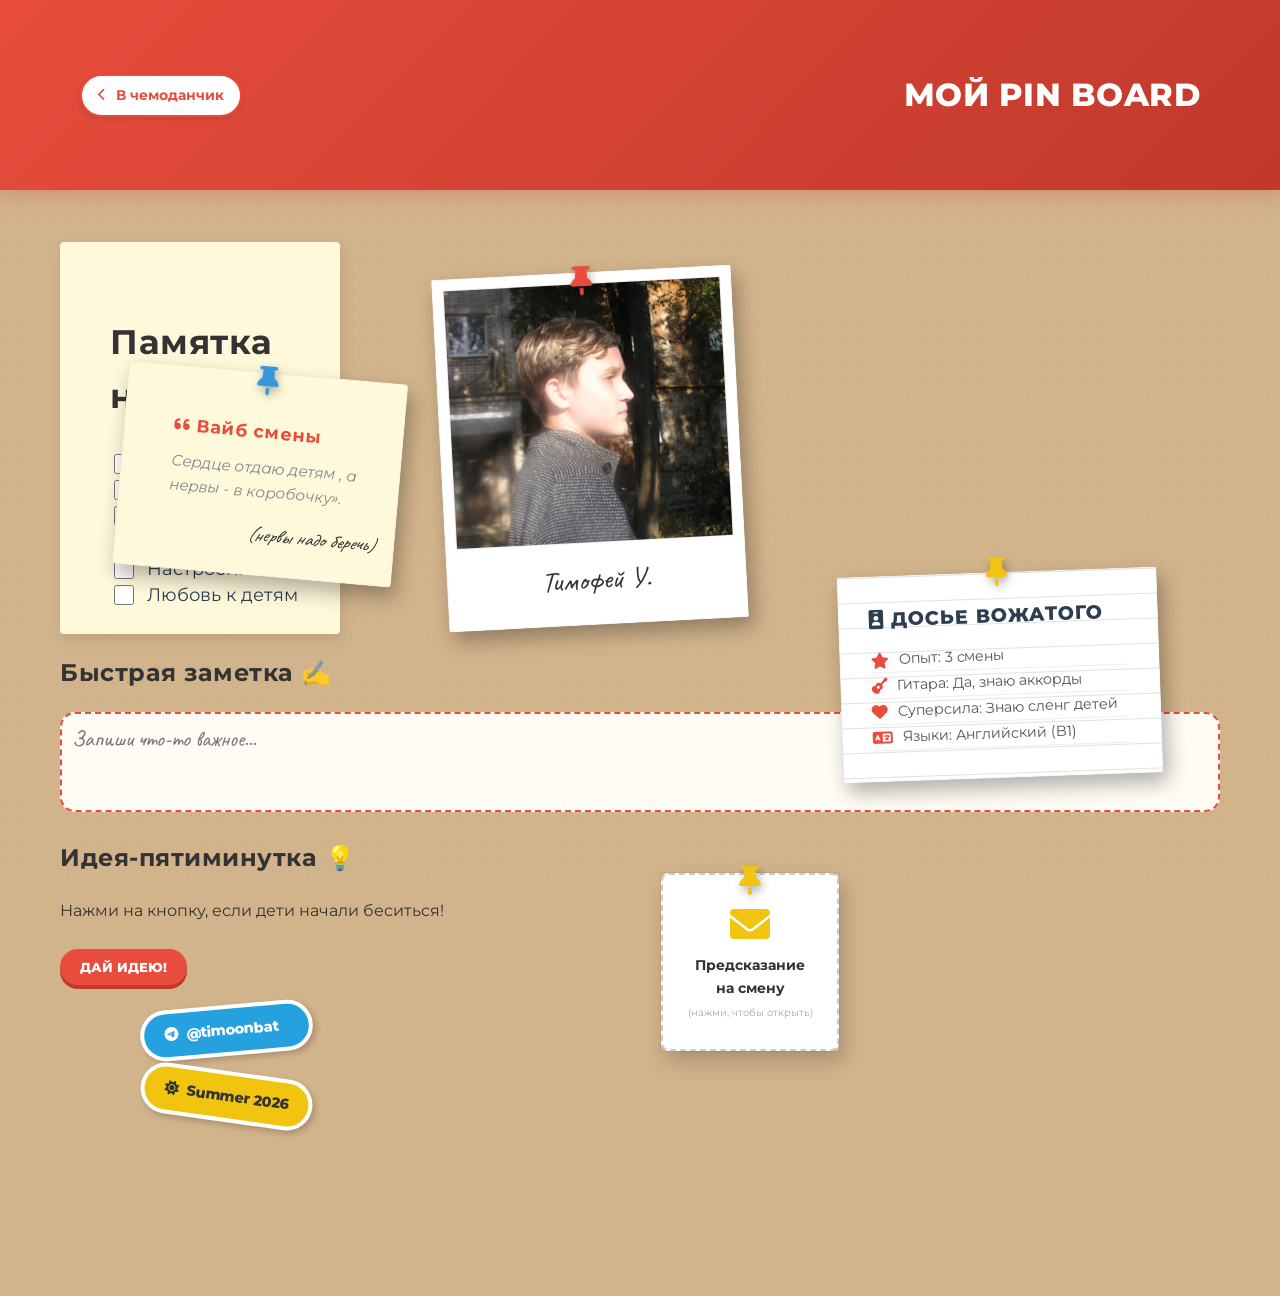
==== commit e49e2427: "Update about.html" ====
--- a/about.html
+++ b/about.html
@@ -525,19 +525,19 @@
       <div class="pin-card paper-note">
     <h2>Памятка на выход:</h2>
     <label class="todo-item">
-        <input type="checkbox"> <span>Списки отряда</span>
+        <input type="checkbox"> <span>Отряд</span>
     </label>
     <label class="todo-item">
-        <input type="checkbox"> <span>Заряженный телефон</span>
+        <input type="checkbox"> <span>Телефон</span>
     </label>
     <label class="todo-item">
-        <input type="checkbox"> <span>Питьевая вода</span>
+        <input type="checkbox"> <span>Вода</span>
     </label>
     <label class="todo-item">
-        <input type="checkbox"> <span>Головные уборы</span>
+        <input type="checkbox"> <span>Нервы</span>
     </label>
     <label class="todo-item">
-        <input type="checkbox"> <span>Хорошее настроение</span>
+        <input type="checkbox"> <span>Настроение</span>
     </label>
      <label class="todo-item">
         <input type="checkbox"> <span>Любовь к детям</span>
